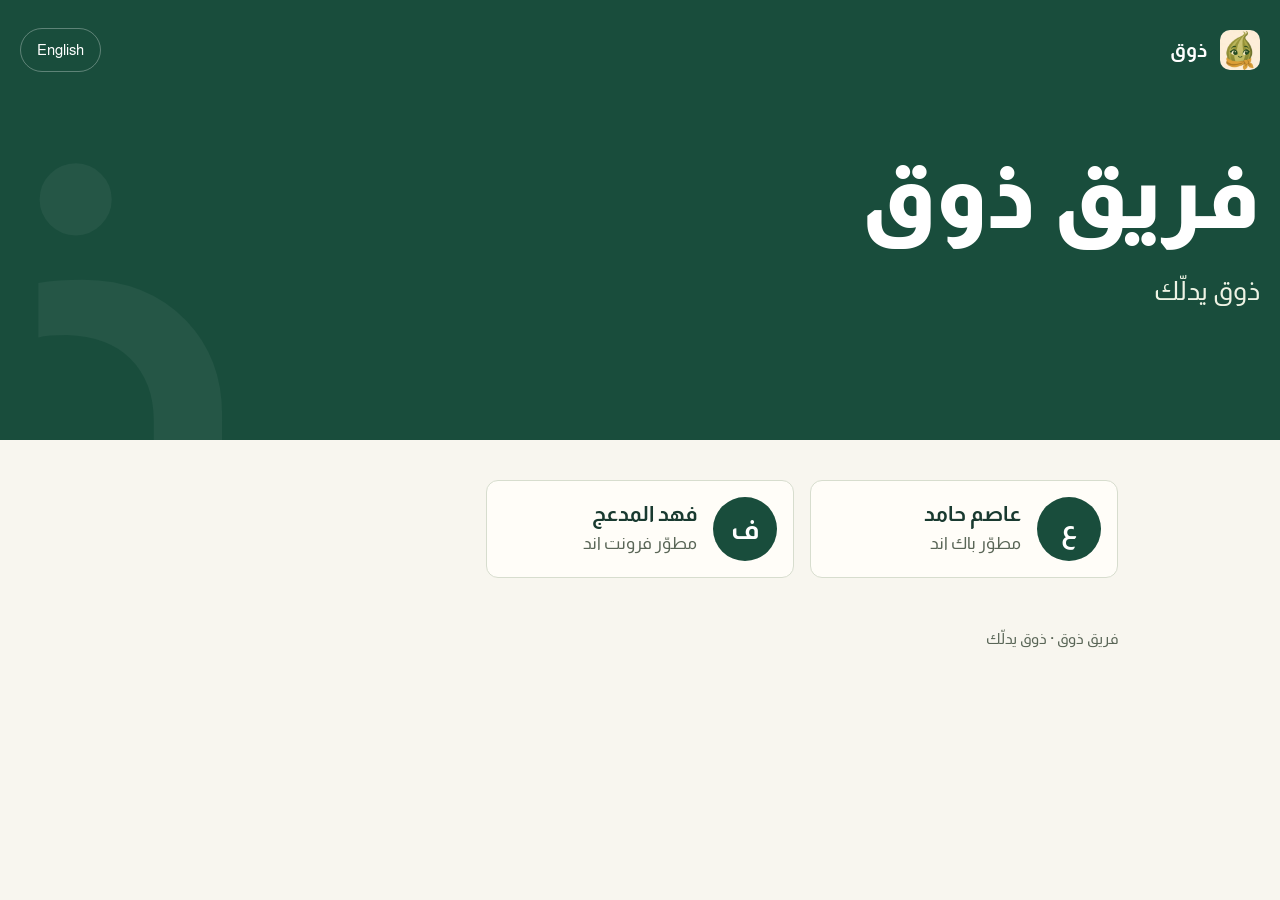
==== index.html @ f2c8e551 "Add Thouq team site" ====
<!doctype html><html lang="ar" dir="rtl"><head><meta charset="utf-8"><meta name="viewport" content="width=device-width,initial-scale=1">
<title>فريق ذوق</title><meta name="description" content="ذوق يدلّك"><meta name="theme-color" content="#194D3C">
<meta property="og:title" content="فريق ذوق"><meta property="og:description" content="ذوق يدلّك">
<link rel="alternate" hreflang="en" href="en/index.html">
<link rel="icon" type="image/png" href="favicon.png"><link rel="preconnect" href="https://fonts.googleapis.com"><link rel="stylesheet" href="https://fonts.googleapis.com/css2?family=Almarai:wght@400;700;800&display=swap"><link rel="stylesheet" href="style.css"></head><body>
<div class="hero"><div class="topbar"><a class="brand" href="index.html"><img class="logo" src="logo.png" alt="" width="40" height="40"><span>ذوق</span></a><a class="lang" href="en/index.html" hreflang="en" lang="en">English</a></div><div class="hero-text"><h1>فريق ذوق</h1><p>ذوق يدلّك</p></div></div>
<div class="members"><a class="member" href="asim/index.html"><div class="av"><img src="photos/asim.jpg" alt="" onerror="this.remove()" onload="this.nextElementSibling.remove()"><span>ع</span></div><div><b>عاصم حامد</b><div class="role">مطوّر باك اند</div></div></a><a class="member" href="fahad/index.html"><div class="av"><img src="photos/fahad.jpg" alt="" onerror="this.remove()" onload="this.nextElementSibling.remove()"><span>ف</span></div><div><b>فهد المدعج</b><div class="role">مطوّر فرونت اند</div></div></a></div>

<footer class="site">فريق ذوق · ذوق يدلّك</footer>
</body></html>
---- style.css ----
*{box-sizing:border-box}html,body{margin:0}
:root{
  --deep:#194D3C;--green:#194D3C;--green-soft:#2B6A55;
  --paper:#F8F6EF;--card:#FFFDF8;--ink:#193A30;--muted:#5A6657;--line:#D7DDCE;--chip:#DAE5C6;
  --saffron:#DAE5C6;--saffron-dark:#C3D4A6;--on-deep:#EEF3E4;--on-deep-muted:#CFDCC0;
  --font:"Almarai","Segoe UI",Tahoma,system-ui,sans-serif;
  --r:12px;
}
body{background:var(--paper);color:var(--ink);font:400 18px/1.75 var(--font);-webkit-font-smoothing:antialiased}
a{color:inherit}
a:focus-visible,button:focus-visible{outline:3px solid var(--green);outline-offset:3px}
.hero a:focus-visible,aside a:focus-visible,aside button:focus-visible{outline-color:#DAE5C6}
.ltr{direction:ltr;unicode-bidi:isolate}

/* شعار صغير */
.brand{display:flex;align-items:center;gap:12px;text-decoration:none;color:#fff;font-weight:700;font-size:20px}
.logo{width:40px;height:40px;border-radius:10px;display:block;object-fit:cover}

/* الصفحة الرئيسية */
.hero{position:relative;overflow:hidden;background:var(--deep);color:#fff;padding:28px clamp(20px,6vw,72px) 72px;min-height:440px}
.hero::after{content:"ذ";position:absolute;inset-inline-end:-40px;bottom:-190px;font-size:min(560px,90vw);font-weight:700;line-height:1;color:rgba(255,255,255,.05);pointer-events:none}
.hero .brand{position:relative;z-index:1}
.hero-text{position:relative;z-index:1;max-width:760px;margin-top:88px}
.hero h1{font-size:clamp(46px,9vw,92px);line-height:1.15;margin:0;font-weight:800;animation:rise .5s ease-out both}
.hero p{margin:18px 0 0;font-size:clamp(19px,2.6vw,26px);color:var(--on-deep);max-width:30ch}
@keyframes rise{from{opacity:0;transform:translateY(14px)}to{opacity:1;transform:none}}
@media (prefers-reduced-motion:reduce){.hero h1{animation:none}*{transition:none!important}}

.members{display:grid;grid-template-columns:repeat(auto-fill,minmax(260px,1fr));gap:16px;padding:40px clamp(20px,6vw,72px) 24px;max-width:1100px;margin:0 auto}
.member{display:flex;gap:16px;align-items:center;background:var(--card);border:1px solid var(--line);border-radius:var(--r);padding:16px;text-decoration:none;min-height:88px;transition:border-color .2s,transform .2s}
.member:hover{border-color:var(--green);transform:translateY(-2px)}
.member:active{background:var(--chip)}
.member b{display:block;font-size:21px;line-height:1.4}
.member .role{color:var(--muted);font-size:17px}
.av{flex:none;width:64px;height:64px;border-radius:50%;background:var(--green);color:#fff;display:flex;align-items:center;justify-content:center;font-size:28px;font-weight:700;overflow:hidden}
.av img{width:100%;height:100%;object-fit:cover}
.soc{display:flex;gap:8px;flex-wrap:wrap;padding:0 clamp(20px,6vw,72px);max-width:1100px;margin:0 auto 8px}
.soc a,.pill{border:1px solid var(--line);background:var(--card);border-radius:999px;padding:10px 18px;font-size:15px;font-weight:500;text-decoration:none;min-height:44px;display:inline-flex;align-items:center}
footer.site{color:var(--muted);font-size:15px;padding:24px clamp(20px,6vw,72px) 40px;max-width:1100px;margin:0 auto}

/* صفحة الشخص: عمود جانبي + السيرة */
.page{min-height:100vh;background:var(--deep)}
aside{color:var(--on-deep);padding:28px 24px 48px}
.side{position:relative;z-index:1;max-width:440px;margin:0 auto}
aside .brand{margin-bottom:44px}
aside .av{width:104px;height:104px;font-size:44px;background:var(--green-soft)}
aside h1{font-size:40px;line-height:1.3;margin:20px 0 0;color:#fff;font-weight:800}
.role-line{margin:4px 0 0;font-size:20px;color:var(--on-deep)}
.where{margin:2px 0 0;font-size:16px;color:var(--on-deep-muted)}
.save{display:flex;align-items:center;justify-content:center;gap:10px;margin:28px 0 20px;font-weight:800;background:var(--saffron);color:var(--deep);text-decoration:none;font-weight:700;font-size:18px;padding:14px;border-radius:var(--r);min-height:52px;transition:background .15s}
.save:hover{background:#E6EED6}.save:active{background:var(--saffron-dark)}
.save svg{width:24px;height:24px;stroke:var(--deep)}
svg{fill:none;stroke-width:2;stroke-linecap:round;stroke-linejoin:round}
.contacts{list-style:none;margin:0;padding:0;display:flex;flex-direction:column;gap:4px}
.contacts a{display:flex;gap:14px;align-items:center;text-decoration:none;padding:8px;border-radius:var(--r);min-height:56px;transition:background .15s}
.contacts a:hover,.contacts a:active{background:rgba(255,255,255,.07)}
.ic{flex:none;width:44px;height:44px;border-radius:50%;background:rgba(255,255,255,.09);display:flex;align-items:center;justify-content:center}
.ic svg{width:22px;height:22px;stroke:var(--saffron)}
.contacts small{display:block;font-size:14px;color:var(--on-deep-muted);line-height:1.4}
.contacts span.v{display:block;font-weight:500;color:#fff;overflow-wrap:anywhere;line-height:1.5}
.aside-soc{margin-top:24px}
.aside-soc h2{font-size:14px;font-weight:500;color:var(--on-deep-muted);margin:0 0 8px}
.aside-soc .row{display:flex;gap:8px;flex-wrap:wrap}
.aside-soc a{border:1px solid rgba(255,255,255,.25);border-radius:999px;padding:8px 16px;min-height:44px;display:inline-flex;align-items:center;text-decoration:none;color:#fff;font-size:15px}

main.cv{padding:48px clamp(20px,5vw,72px) 32px;max-width:860px}
.cv section{margin:0 0 44px}
.cv h2{font-size:24px;line-height:1.3;margin:0 0 18px;padding-bottom:10px;border-bottom:2px solid var(--green);font-weight:700;display:flex;justify-content:space-between;align-items:baseline;gap:12px}
.cv .summary{font-size:20px;line-height:1.8;margin:0;max-width:62ch}
.entry{display:grid;grid-template-columns:150px 1fr;gap:8px 28px;padding:18px 0;border-top:1px solid var(--line)}
.entry.solo{grid-template-columns:1fr}
.entry:first-of-type{border-top:0;padding-top:4px}
.when{color:var(--muted);font-size:15px;font-weight:500}
.entry h3{margin:0;font-size:19px;line-height:1.5;font-weight:700}
.org{color:var(--green);font-weight:500;font-size:16px}
.entry p{margin:6px 0 0;max-width:62ch}
.entry ul{margin:6px 0 0;padding-inline-start:20px;max-width:62ch}
.tags{display:flex;flex-wrap:wrap;gap:8px;margin-top:10px}
.tag{background:var(--chip);color:var(--green);border-radius:999px;padding:2px 12px;font-size:14px;font-weight:500}
.skills{display:flex;flex-wrap:wrap;gap:8px}
.skills .tag{font-size:16px;padding:6px 16px}
.certs{list-style:none;margin:0;padding:0}
.certs li{display:flex;justify-content:space-between;gap:16px;padding:12px 0;border-top:1px solid var(--line)}
.certs li:first-child{border-top:0}
.certs .d{color:var(--muted);font-size:15px;white-space:nowrap}
.printbtn{font:inherit;font-size:15px;font-weight:500;color:var(--green);background:none;border:1px solid var(--green);border-radius:999px;padding:6px 16px;min-height:44px;cursor:pointer}
.printbtn:hover{background:var(--chip)}

@media (max-width:900px){
  .page{grid-template-columns:1fr}
  .side{position:static}
  aside{padding:24px 20px 32px}
  aside .brand{margin-bottom:28px}
  aside h1{font-size:34px}
  main.cv{padding-top:36px}
  .entry{grid-template-columns:1fr;gap:2px}
}


.ghost{display:flex;align-items:center;justify-content:center;margin:0 0 20px;border:1px solid rgba(255,255,255,.3);color:#fff;text-decoration:none;font-weight:500;font-size:17px;border-radius:var(--r);min-height:52px;transition:background .15s}
.ghost:hover,.ghost:active{background:rgba(255,255,255,.08)}
.save{margin-bottom:12px}


/* شريط علوي + مبدّل اللغة */
.topbar{display:flex;justify-content:space-between;align-items:center;gap:12px;position:relative;z-index:1}
aside .topbar{margin-bottom:44px}
.lang{color:#fff;text-decoration:none;font-weight:500;font-size:15px;border:1px solid rgba(255,255,255,.3);border-radius:999px;padding:8px 16px;min-height:44px;display:inline-flex;align-items:center;transition:background .15s}
.lang:hover,.lang:active{background:rgba(255,255,255,.1)}
.hero-text{margin-top:72px}
[dir=ltr] .hero p{max-width:34ch}
.ghost{gap:10px}
.ghost svg{width:22px;height:22px;stroke:#fff;flex:none}

/* الجوال */
html{-webkit-text-size-adjust:100%}
.contacts a,.contacts li{overflow-wrap:anywhere}
@media (max-width:600px){
  body{font-size:17px}
  .hero{min-height:0;padding:20px 20px 40px}
  .hero::after{display:none}
  .hero-text{margin-top:48px}
  .hero h1{font-size:44px}
  .hero p{font-size:19px}
  aside{padding:20px 20px 28px}
  aside .topbar{margin-bottom:28px}
  aside h1{font-size:32px}
  .member{padding:16px}
  .save,.ghost{min-height:54px}
  .contacts a{padding:12px 0}
}
@supports (padding:max(0px)){
  .hero,aside{padding-left:max(20px,env(safe-area-inset-left));padding-right:max(20px,env(safe-area-inset-right))}
}
@media (max-width:400px){.save{font-size:16px;gap:8px;padding-inline:14px}}

/* رجوع + أزرار السيرة */
.back{display:inline-flex;align-items:center;gap:8px;min-height:44px;color:var(--on-deep);text-decoration:none;font-weight:700;font-size:16px;margin:0 0 8px}
.back svg{width:20px;height:20px;fill:none;stroke:currentColor;stroke-width:2.2;stroke-linecap:round;stroke-linejoin:round}
[dir=ltr] .back svg{transform:scaleX(-1)}
.back:hover{color:#fff}
.btnrow{display:grid;grid-template-columns:1fr 1fr;gap:10px;margin:0 0 6px}
.btnrow .ghost{margin:0;font-size:15px;padding:0 8px;gap:8px;text-align:center;line-height:1.3}
.btnrow .ghost:only-child{grid-column:1/-1}
.btnrow .ghost svg{width:20px;height:20px;flex:none}
.cvnote{margin:0 0 18px;font-size:14px;color:var(--on-deep-muted);text-align:center}
.save{margin:14px 0 10px}
aside .topbar{margin-bottom:12px}
@media (max-width:600px){
  aside{padding:12px 18px 24px}
  aside .av{width:76px;height:76px;font-size:32px}
  aside h1{font-size:28px;margin-top:12px}
  .role-line{font-size:18px}
  .where{font-size:15px}
  .save{min-height:52px;margin:16px 0 10px}
  .btnrow .ghost{min-height:50px}
  .contacts li,.contacts a{padding-block:8px}
  .ic{width:40px;height:40px}
}

/* جوال: تصغير شامل */
@media (max-width:600px){
  body{font-size:15px;line-height:1.6}
  .brand{font-size:17px}.logo{width:32px;height:32px;border-radius:8px}
  .lang{font-size:13px;min-height:38px;padding:6px 13px}
  .hero{padding:14px 16px 28px}
  .hero-text{margin-top:28px}
  .hero h1{font-size:36px}
  .hero p{font-size:16px;margin-top:10px}
  main.list,.team{padding-inline:16px}
  .member{padding:12px;gap:12px}
  .member b{font-size:17px}.member .role{font-size:14px}
  .av{width:52px;height:52px;font-size:22px}
  aside{padding:8px 16px 18px}
  aside .topbar{margin-bottom:4px}
  .back{font-size:14px;min-height:38px;margin-bottom:2px}
  aside .av{width:64px;height:64px;font-size:28px}
  aside h1{font-size:24px;margin-top:8px}
  .role-line{font-size:15px;margin:0}
  .where{font-size:13px;margin:0}
  .save{min-height:46px;font-size:15px;margin:12px 0 8px;border-radius:10px}
  .save svg{width:20px;height:20px}
  .btnrow{gap:8px}
  .btnrow .ghost{min-height:44px;font-size:13px;border-radius:10px}
  .btnrow .ghost svg{width:18px;height:18px}
  .cvnote{font-size:12px;margin-bottom:8px}
  .contacts li,.contacts a{padding-block:5px;gap:12px}
  .contacts b,.contacts span.v{font-size:15px}
  .contacts small{font-size:12px}
  .ic{width:34px;height:34px}.ic svg{width:18px;height:18px}
}
@media (max-width:600px){.contacts a{min-height:46px;padding:4px 6px}.contacts{gap:0}}
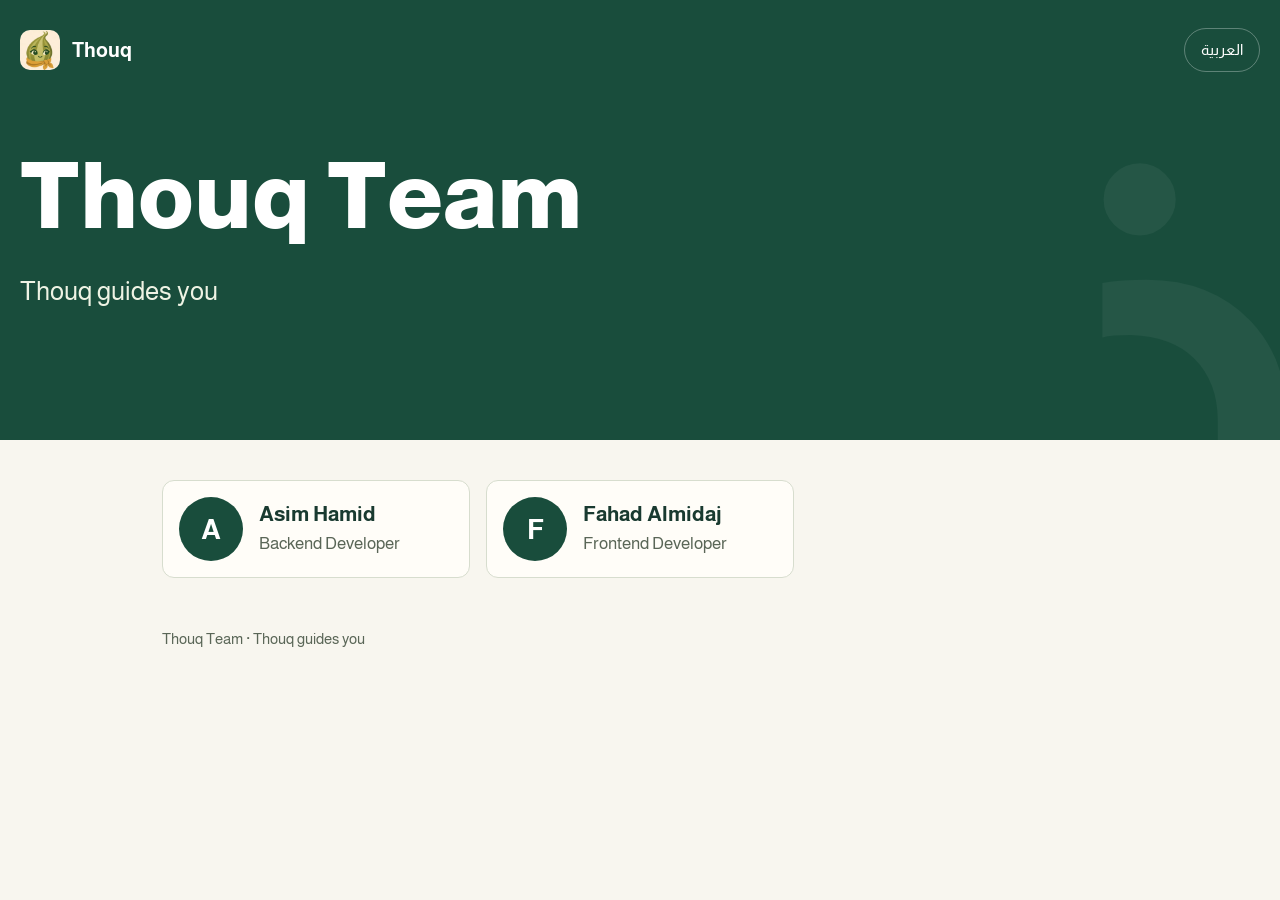
==== commit 34766ed1: "Default to English on first visit" ====
--- a/index.html
+++ b/index.html
@@ -1,9 +1,9 @@
-<!doctype html><html lang="ar" dir="rtl"><head><meta charset="utf-8"><meta name="viewport" content="width=device-width,initial-scale=1">
+<!doctype html><html lang="ar" dir="rtl"><head><meta charset="utf-8"><script>try{if(!localStorage.getItem("lang")){localStorage.setItem("lang","en");location.replace("en/index.html")}}catch(e){}</script><meta name="viewport" content="width=device-width,initial-scale=1">
 <title>فريق ذوق</title><meta name="description" content="ذوق يدلّك"><meta name="theme-color" content="#194D3C">
 <meta property="og:title" content="فريق ذوق"><meta property="og:description" content="ذوق يدلّك">
 <link rel="alternate" hreflang="en" href="en/index.html">
 <link rel="icon" type="image/png" href="favicon.png"><link rel="preconnect" href="https://fonts.googleapis.com"><link rel="stylesheet" href="https://fonts.googleapis.com/css2?family=Almarai:wght@400;700;800&display=swap"><link rel="stylesheet" href="style.css"></head><body>
-<div class="hero"><div class="topbar"><a class="brand" href="index.html"><img class="logo" src="logo.png" alt="" width="40" height="40"><span>ذوق</span></a><a class="lang" href="en/index.html" hreflang="en" lang="en">English</a></div><div class="hero-text"><h1>فريق ذوق</h1><p>ذوق يدلّك</p></div></div>
+<div class="hero"><div class="topbar"><a class="brand" href="index.html"><img class="logo" src="logo.png" alt="" width="40" height="40"><span>ذوق</span></a><a class="lang" onclick="try{localStorage.setItem('lang','en')}catch(e){}" href="en/index.html" hreflang="en" lang="en">English</a></div><div class="hero-text"><h1>فريق ذوق</h1><p>ذوق يدلّك</p></div></div>
 <div class="members"><a class="member" href="asim/index.html"><div class="av"><img src="photos/asim.jpg" alt="" onerror="this.remove()" onload="this.nextElementSibling.remove()"><span>ع</span></div><div><b>عاصم حامد</b><div class="role">مطوّر باك اند</div></div></a><a class="member" href="fahad/index.html"><div class="av"><img src="photos/fahad.jpg" alt="" onerror="this.remove()" onload="this.nextElementSibling.remove()"><span>ف</span></div><div><b>فهد المدعج</b><div class="role">مطوّر فرونت اند</div></div></a></div>
 
 <footer class="site">فريق ذوق · ذوق يدلّك</footer>
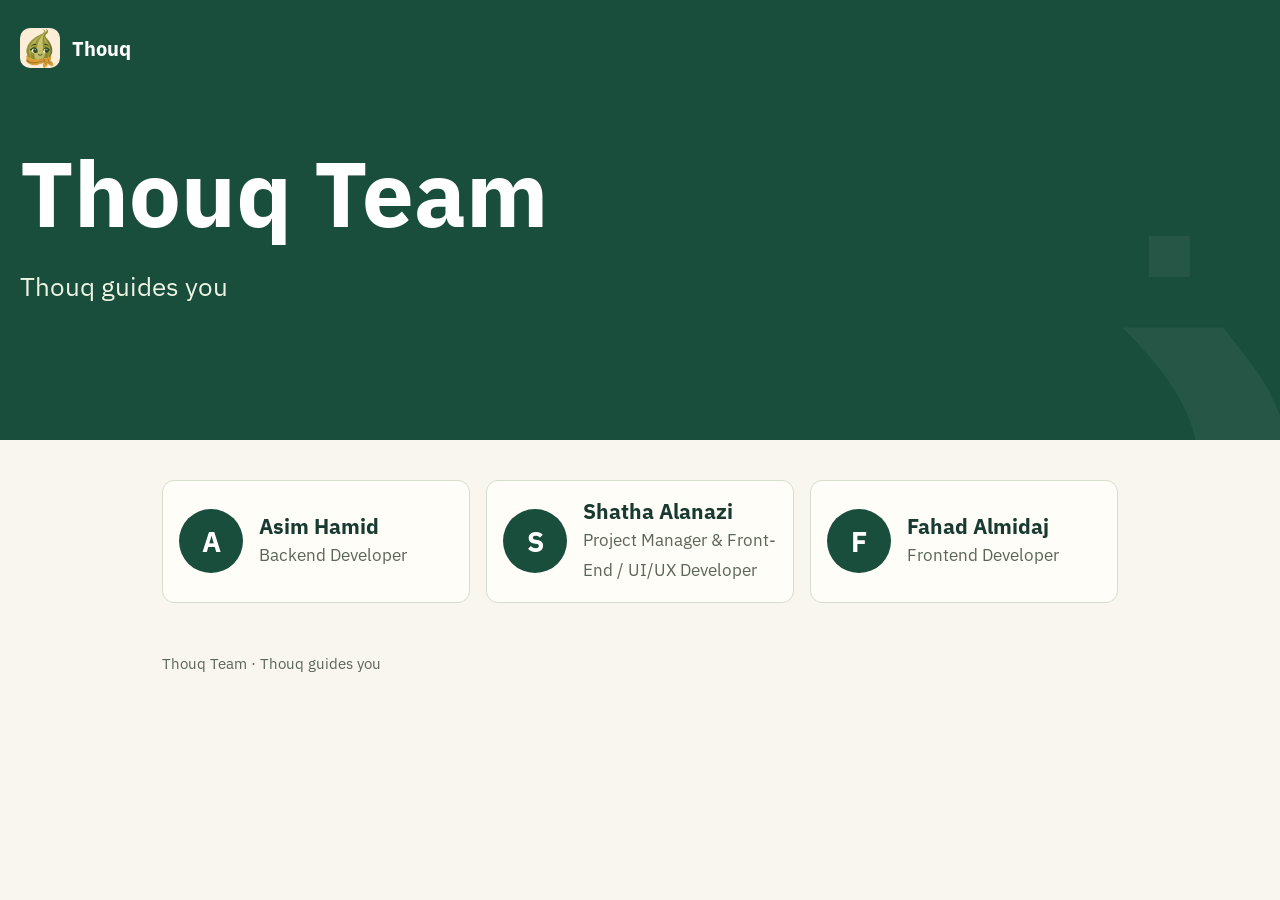
==== commit a7cc49be: "Add Shatha" ====
--- a/index.html
+++ b/index.html
@@ -1,10 +1,9 @@
-<!doctype html><html lang="ar" dir="rtl"><head><meta charset="utf-8"><script>try{if(!localStorage.getItem("lang")){localStorage.setItem("lang","en");location.replace("en/index.html")}}catch(e){}</script><meta name="viewport" content="width=device-width,initial-scale=1">
-<title>فريق ذوق</title><meta name="description" content="ذوق يدلّك"><meta name="theme-color" content="#194D3C">
-<meta property="og:title" content="فريق ذوق"><meta property="og:description" content="ذوق يدلّك">
-<link rel="alternate" hreflang="en" href="en/index.html">
-<link rel="icon" type="image/png" href="favicon.png"><link rel="preconnect" href="https://fonts.googleapis.com"><link rel="stylesheet" href="https://fonts.googleapis.com/css2?family=Almarai:wght@400;700;800&display=swap"><link rel="stylesheet" href="style.css"></head><body>
-<div class="hero"><div class="topbar"><a class="brand" href="index.html"><img class="logo" src="logo.png" alt="" width="40" height="40"><span>ذوق</span></a><a class="lang" onclick="try{localStorage.setItem('lang','en')}catch(e){}" href="en/index.html" hreflang="en" lang="en">English</a></div><div class="hero-text"><h1>فريق ذوق</h1><p>ذوق يدلّك</p></div></div>
-<div class="members"><a class="member" href="asim/index.html"><div class="av"><img src="photos/asim.jpg" alt="" onerror="this.remove()" onload="this.nextElementSibling.remove()"><span>ع</span></div><div><b>عاصم حامد</b><div class="role">مطوّر باك اند</div></div></a><a class="member" href="fahad/index.html"><div class="av"><img src="photos/fahad.jpg" alt="" onerror="this.remove()" onload="this.nextElementSibling.remove()"><span>ف</span></div><div><b>فهد المدعج</b><div class="role">مطوّر فرونت اند</div></div></a></div>
+<!doctype html><html lang="en" dir="ltr"><head><meta charset="utf-8"><meta name="viewport" content="width=device-width,initial-scale=1">
+<title>Thouq Team</title><meta name="description" content="Thouq guides you"><meta name="theme-color" content="#194D3C">
+<meta property="og:title" content="Thouq Team"><meta property="og:description" content="Thouq guides you">
+<link rel="icon" type="image/png" href="favicon.png"><link rel="preconnect" href="https://fonts.googleapis.com"><link rel="stylesheet" href="https://fonts.googleapis.com/css2?family=IBM+Plex+Sans:wght@400;500;700&display=swap"><link rel="stylesheet" href="style.css"></head><body>
+<div class="hero"><div class="topbar"><a class="brand" href="index.html"><img class="logo" src="logo.png" alt="" width="40" height="40"><span>Thouq</span></a></div><div class="hero-text"><h1>Thouq Team</h1><p>Thouq guides you</p></div></div>
+<div class="members"><a class="member" href="asim/index.html"><div class="av"><img src="photos/asim.jpg" alt="" onerror="this.remove()" onload="this.nextElementSibling.remove()"><span>A</span></div><div><b>Asim Hamid</b><div class="role">Backend Developer</div></div></a><a class="member" href="shatha/index.html"><div class="av"><img src="photos/shatha.jpg" alt="" onerror="this.remove()" onload="this.nextElementSibling.remove()"><span>S</span></div><div><b>Shatha Alanazi</b><div class="role">Project Manager &amp; Front-End / UI/UX Developer</div></div></a><a class="member" href="fahad/index.html"><div class="av"><img src="photos/fahad.jpg" alt="" onerror="this.remove()" onload="this.nextElementSibling.remove()"><span>F</span></div><div><b>Fahad Almidaj</b><div class="role">Frontend Developer</div></div></a></div>
 
-<footer class="site">فريق ذوق · ذوق يدلّك</footer>
+<footer class="site">Thouq Team · Thouq guides you</footer>
 </body></html>
--- a/style.css
+++ b/style.css
@@ -3,7 +3,7 @@
   --deep:#194D3C;--green:#194D3C;--green-soft:#2B6A55;
   --paper:#F8F6EF;--card:#FFFDF8;--ink:#193A30;--muted:#5A6657;--line:#D7DDCE;--chip:#DAE5C6;
   --saffron:#DAE5C6;--saffron-dark:#C3D4A6;--on-deep:#EEF3E4;--on-deep-muted:#CFDCC0;
-  --font:"Almarai","Segoe UI",Tahoma,system-ui,sans-serif;
+  --font:"IBM Plex Sans","Segoe UI",Tahoma,system-ui,sans-serif;
   --r:12px;
 }
 body{background:var(--paper);color:var(--ink);font:400 18px/1.75 var(--font);-webkit-font-smoothing:antialiased}
